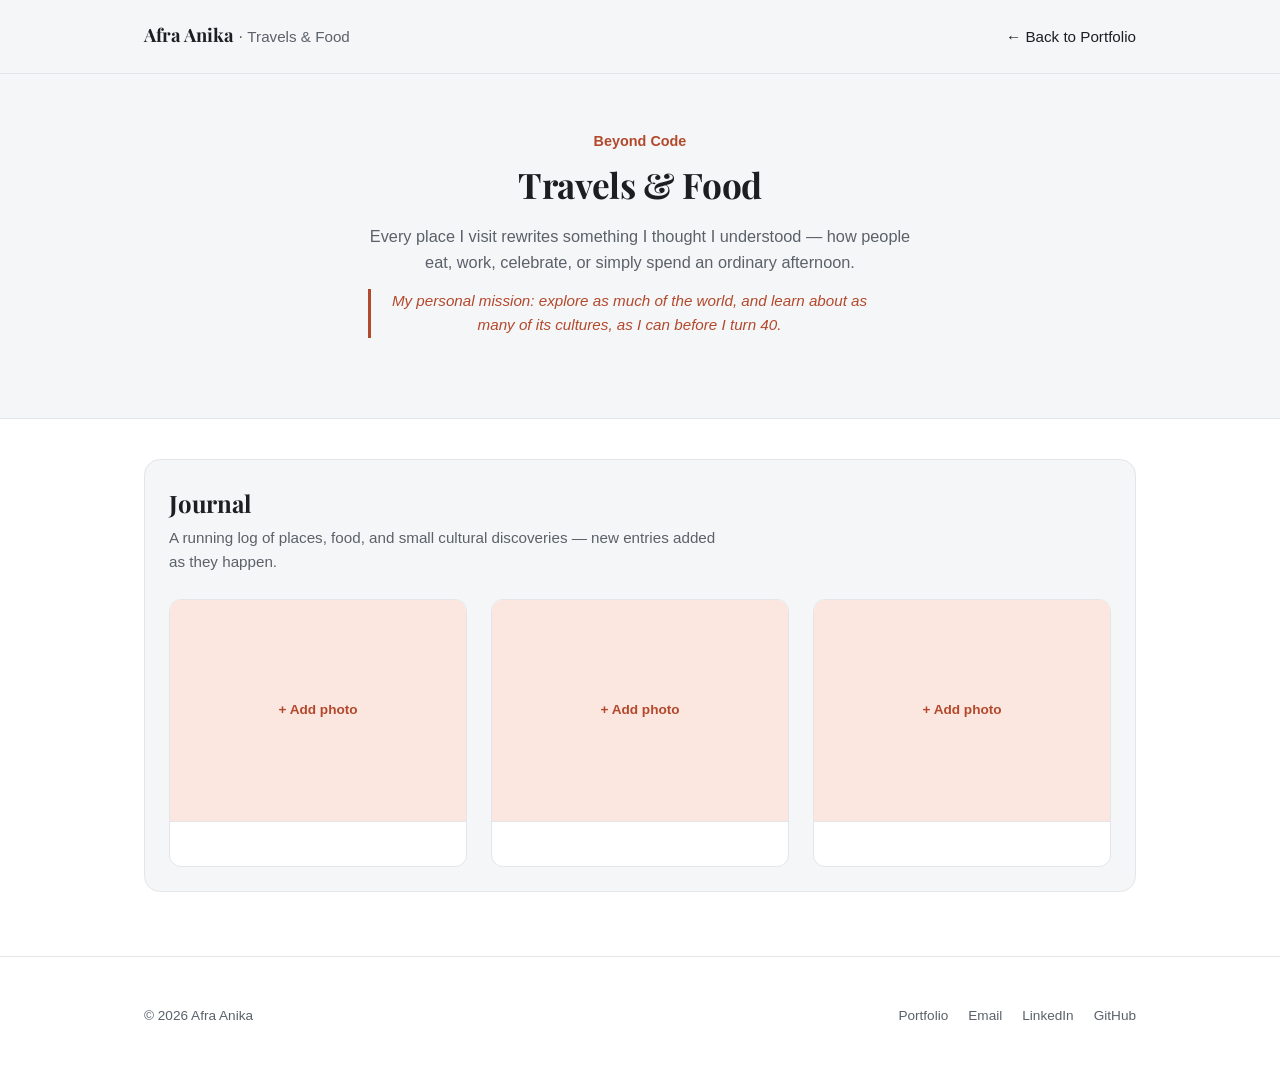
==== travels.html @ 2662792d "Add Travels & Food journal page (template) New travels.html, linked from the Beyond Code section. Ma" ====
<!DOCTYPE html>
<html lang="en">
<head>
  <meta charset="UTF-8" />
  <meta name="viewport" content="width=device-width, initial-scale=1.0" />
  <title>Travels & Food — Afra Anika</title>
  <meta name="description" content="A running journal of Afra Anika's travels, food discoveries, and small cultural finds along the way." />

  <link rel="icon" type="image/svg+xml" href="assets/favicon.svg" />

  <meta property="og:type" content="website" />
  <meta property="og:url" content="https://afraanika.github.io/travels.html" />
  <meta property="og:title" content="Travels & Food — Afra Anika" />
  <meta property="og:description" content="A running journal of travels, food discoveries, and small cultural finds along the way." />

  <link rel="preconnect" href="https://fonts.googleapis.com" />
  <link rel="preconnect" href="https://fonts.gstatic.com" crossorigin />
  <link href="https://fonts.googleapis.com/css2?family=Playfair+Display:wght@600;700&display=swap" rel="stylesheet" />
  <link rel="stylesheet" href="css/style.css" />
</head>
<body>
  <a class="skip-link" href="#main-content">Skip to content</a>

  <header class="topbar">
    <div class="container topbar-inner">
      <div class="topbar-text">
        <span class="topbar-name">Afra Anika</span>
        <span class="topbar-sep">·</span>
        <span class="tagline">Travels &amp; Food</span>
      </div>
      <nav class="nav">
        <a href="index.html">← Back to Portfolio</a>
      </nav>
    </div>
  </header>

  <section class="intro-hero">
    <div class="container intro-hero-inner travel-hero-inner">
      <div class="intro-hero-text">
        <span class="intro-hero-eyebrow">Beyond Code</span>
        <h1>Travels &amp; Food</h1>
        <p class="intro-hero-tagline">Every place I visit rewrites something I thought I understood — how people eat, work, celebrate, or simply spend an ordinary afternoon.</p>
        <p class="goal-callout">My personal mission: explore as much of the world, and learn about as many of its cultures, as I can before I turn 40.</p>
      </div>
    </div>
  </section>

  <main id="main-content" class="container bento">
    <section class="tile travel-gallery-tile">
      <h2>Journal</h2>
      <p class="section-intro">A running log of places, food, and small cultural discoveries — new entries added as they happen.</p>

      <!--
        To add a new entry: duplicate one <article class="travel-entry"> block below.
        Replace the placeholder <div class="travel-photo-placeholder"> with:
          <img class="travel-photo" src="assets/photos/travel/your-photo.jpg" alt="Description of the photo" loading="lazy" />
        Fill in the date, location/title, and description.
      -->
      <div class="travel-grid">
        <article class="travel-entry">
          <div class="travel-photo-placeholder" aria-hidden="true">
            <span>+ Add photo</span>
          </div>
          <div class="travel-entry-body">
            <span class="travel-entry-date"><!-- Month YYYY --></span>
            <h3><!-- Location or trip name --></h3>
            <p><!-- What you ate, saw, or learned --></p>
          </div>
        </article>

        <article class="travel-entry">
          <div class="travel-photo-placeholder" aria-hidden="true">
            <span>+ Add photo</span>
          </div>
          <div class="travel-entry-body">
            <span class="travel-entry-date"><!-- Month YYYY --></span>
            <h3><!-- Location or trip name --></h3>
            <p><!-- What you ate, saw, or learned --></p>
          </div>
        </article>

        <article class="travel-entry">
          <div class="travel-photo-placeholder" aria-hidden="true">
            <span>+ Add photo</span>
          </div>
          <div class="travel-entry-body">
            <span class="travel-entry-date"><!-- Month YYYY --></span>
            <h3><!-- Location or trip name --></h3>
            <p><!-- What you ate, saw, or learned --></p>
          </div>
        </article>
      </div>
    </section>
  </main>

  <footer class="footer">
    <div class="container footer-inner">
      <p>&copy; <span id="year"></span> Afra Anika</p>
      <ul class="footer-links">
        <li><a href="index.html">Portfolio</a></li>
        <li><a href="mailto:afraanikaa@gmail.com">Email</a></li>
        <li><a href="https://www.linkedin.com/in/afra-anika" target="_blank" rel="noopener">LinkedIn</a></li>
        <li><a href="https://github.com/afraanika" target="_blank" rel="noopener">GitHub</a></li>
      </ul>
    </div>
  </footer>

  <button id="back-to-top" aria-label="Back to top" title="Back to top">↑</button>

  <div id="lightbox" class="lightbox" hidden>
    <button class="lightbox-close" aria-label="Close">✕</button>
    <img class="lightbox-img" src="" alt="" />
  </div>

  <script src="js/script.js"></script>
</body>
</html>
---- css/style.css ----
:root {
  --bg: #ffffff;
  --bg-alt: #f5f6f8;
  --text: #1c1e21;
  --text-muted: #5b616a;
  --accent: #b3492c;
  --accent-soft: #fbe7e0;
  --border: #e3e5e8;
  --radius: 16px;
  --max-width: 1040px;
  --font-sans: -apple-system, BlinkMacSystemFont, "Segoe UI", Roboto, Helvetica, Arial, sans-serif;
  --font-serif: "Playfair Display", Georgia, "Times New Roman", serif;
}

@media (prefers-color-scheme: dark) {
  :root {
    --bg: #16110e;
    --bg-alt: #1f1815;
    --text: #f2ece7;
    --text-muted: #a89a91;
    --accent: #ff8a65;
    --accent-soft: #3a2b23;
    --border: #332822;
  }
}

* {
  box-sizing: border-box;
}

[id] {
  scroll-margin-top: 90px;
}

body {
  margin: 0;
  font-family: var(--font-sans);
  background: var(--bg);
  color: var(--text);
  line-height: 1.6;
}

.container {
  max-width: var(--max-width);
  margin: 0 auto;
  padding: 0 1.5rem;
}

a {
  color: var(--accent);
  text-decoration: none;
}

a:hover {
  text-decoration: underline;
}

h1,
h2,
h3 {
  margin: 0 0 0.75rem;
  font-family: var(--font-serif);
  font-weight: 700;
  letter-spacing: -0.01em;
}

/* Header */

.topbar {
  background: var(--bg-alt);
  border-bottom: 1px solid var(--border);
  padding: 1.25rem 0;
  position: sticky;
  top: 0;
  z-index: 10;
  transition: box-shadow 0.25s ease, padding 0.25s ease;
}

.topbar.scrolled {
  box-shadow: 0 4px 16px rgba(0, 0, 0, 0.08);
}

.topbar-inner {
  display: flex;
  flex-wrap: wrap;
  align-items: baseline;
  gap: 0.6rem;
}

.topbar-name {
  font-family: var(--font-serif);
  font-weight: 700;
  font-size: 1.15rem;
}

.topbar-sep {
  color: var(--text-muted);
}

.tagline {
  color: var(--text-muted);
  font-size: 0.95rem;
}

/* Intro hero */

.intro-hero {
  background: var(--bg-alt);
  border-bottom: 1px solid var(--border);
}

.intro-hero-inner {
  display: flex;
  align-items: center;
  gap: 2.5rem;
  padding: 3.5rem 1.5rem;
}

.intro-hero-photo {
  width: 200px;
  height: 200px;
  border-radius: 50%;
  object-fit: cover;
  flex-shrink: 0;
  box-shadow: 0 12px 32px rgba(0, 0, 0, 0.12);
}

.intro-hero-eyebrow {
  display: block;
  color: var(--accent);
  font-size: 0.9rem;
  font-weight: 700;
  margin-bottom: 0.25rem;
}

.intro-hero-text h1 {
  margin: 0 0 0.6rem;
  font-size: 2.2rem;
}

.intro-hero-identity {
  margin: 0 0 0.85rem;
  color: var(--text);
  font-weight: 600;
  font-size: 1.08rem;
}

.intro-hero-tagline {
  margin: 0 0 0.85rem;
  color: var(--text-muted);
  font-size: 1.02rem;
  max-width: 46ch;
}

.goal-callout {
  margin: 0.5rem 0 1.5rem;
  padding-left: 0.85rem;
  border-left: 3px solid var(--accent);
  color: var(--accent);
  font-style: italic;
  font-size: 0.95rem;
  max-width: 46ch;
}

.intro-hero-actions {
  display: flex;
  gap: 0.75rem;
  flex-wrap: wrap;
}

.btn {
  display: inline-block;
  padding: 0.65rem 1.4rem;
  border-radius: 999px;
  font-size: 0.92rem;
  font-weight: 600;
  text-decoration: none;
  transition: filter 0.2s ease, transform 0.2s ease;
}

.btn:hover {
  text-decoration: none;
  transform: translateY(-2px);
}

.btn-primary {
  background: var(--accent);
  color: #fff;
}

.btn-primary:hover {
  filter: brightness(1.08);
}

.btn-secondary {
  background: var(--accent-soft);
  color: var(--accent);
}

.btn-secondary:hover {
  filter: brightness(1.05);
}

/* Shared section utilities */

.section-intro {
  margin: -0.5rem 0 1.5rem;
  color: var(--text-muted);
  font-size: 0.95rem;
  max-width: 65ch;
}

/* About */

.about-layout {
  display: flex;
  gap: 2rem;
  margin-bottom: 1.75rem;
}

.about-photo-col {
  flex: 0 0 140px;
  text-align: center;
}

.about-text-col {
  flex: 1;
  min-width: 0;
}

.about-text-col p {
  margin: 0 0 0.85rem;
  color: var(--text-muted);
  font-size: 0.95rem;
}

.about-text-col p:last-child {
  margin-bottom: 0;
}

.stats-row {
  display: grid;
  grid-template-columns: repeat(4, 1fr);
  gap: 1rem;
  padding-top: 1.5rem;
  border-top: 1px solid var(--border);
  text-align: center;
}

.stats-row .stat-label {
  line-height: 1.35;
}

@media (max-width: 780px) {
  .about-layout {
    flex-direction: column;
    align-items: center;
    text-align: center;
  }

  .stats-row {
    grid-template-columns: repeat(2, 1fr);
  }
}

@media (max-width: 480px) {
  .stats-row {
    grid-template-columns: 1fr;
  }
}

/* Featured project case study */

.case-study {
  margin-bottom: 2rem;
  padding-bottom: 2rem;
  border-bottom: 1px solid var(--border);
}

.case-study:last-of-type {
  margin-bottom: 0;
  padding-bottom: 0;
  border-bottom: none;
}

.case-study-summary-toggle {
  cursor: pointer;
  list-style: none;
  position: relative;
  padding-right: 2.5rem;
  max-width: 65ch;
}

.case-study-summary-toggle::-webkit-details-marker {
  display: none;
}

.case-study-summary-toggle h3 {
  margin: 0 0 0.5rem;
  transition: color 0.2s ease;
}

.case-study-summary-toggle:hover h3 {
  color: var(--accent);
}

.case-study-summary {
  margin: 0;
  color: var(--text-muted);
  font-size: 1rem;
}

.case-study-toggle-icon {
  position: absolute;
  top: 0.1rem;
  right: 0;
  width: 28px;
  height: 28px;
  border-radius: 50%;
  background: var(--accent-soft);
  flex-shrink: 0;
  transition: transform 0.2s ease;
}

.case-study-toggle-icon::before {
  content: "+";
  position: absolute;
  inset: 0;
  display: flex;
  align-items: center;
  justify-content: center;
  color: var(--accent);
  font-size: 1.1rem;
  font-weight: 700;
}

.case-study[open] .case-study-toggle-icon {
  transform: rotate(45deg);
}

.case-study-body {
  display: grid;
  grid-template-columns: 1fr 1.2fr;
  gap: 2rem;
  align-items: start;
  margin-top: 1.75rem;
}

.case-study-body .diagram-link.case-study-diagram {
  position: sticky;
  top: 90px;
  margin-bottom: 0;
}

.case-block {
  margin-bottom: 1.5rem;
}

.case-block:last-of-type {
  margin-bottom: 1rem;
}

.case-block h4 {
  font-size: 0.95rem;
  margin: 0 0 0.4rem;
}

.case-block p {
  margin: 0;
  color: var(--text-muted);
  font-size: 0.92rem;
}

.pipeline-flow {
  font-family: var(--font-sans);
  font-weight: 600;
  color: var(--accent);
  background: var(--accent-soft);
  border-radius: 8px;
  padding: 0.75rem 1rem;
  margin: 0 0 0.75rem !important;
  font-size: 0.85rem;
}

@media (max-width: 780px) {
  .case-study-body {
    grid-template-columns: 1fr;
  }

  .case-study-body .diagram-link.case-study-diagram {
    position: static;
  }
}

.progression-tag {
  display: inline-block;
  color: var(--accent);
  font-size: 0.72rem;
  font-weight: 700;
  text-transform: uppercase;
  letter-spacing: 0.05em;
  margin-bottom: 0.5rem;
}

/* Skills, grouped */

.skill-groups {
  display: grid;
  grid-template-columns: repeat(3, 1fr);
  gap: 1.5rem;
}

.skill-group h4 {
  font-family: var(--font-sans);
  font-weight: 600;
  font-size: 0.85rem;
  text-transform: uppercase;
  letter-spacing: 0.04em;
  color: var(--text-muted);
  margin: 0 0 0.6rem;
}

@media (max-width: 780px) {
  .skill-groups {
    grid-template-columns: 1fr;
  }
}

/* Currently exploring */

.exploring-list {
  display: grid;
  grid-template-columns: repeat(3, 1fr);
  gap: 1.5rem 2rem;
}

.exploring-item h4 {
  font-family: var(--font-sans);
  font-size: 0.95rem;
  color: var(--accent);
  margin: 0 0 0.3rem;
}

.exploring-item p {
  margin: 0;
  color: var(--text-muted);
  font-size: 0.88rem;
}

@media (max-width: 780px) {
  .exploring-list {
    grid-template-columns: repeat(2, 1fr);
  }
}

@media (max-width: 480px) {
  .exploring-list {
    grid-template-columns: 1fr;
  }
}

/* Beyond code */

.beyond-tags {
  margin-bottom: 1rem;
}

.tile-beyond p {
  margin: 0 0 0.75rem;
  color: var(--text-muted);
  max-width: 65ch;
}

.tile-beyond .goal-callout {
  max-width: 65ch;
}

.tile-beyond .btn {
  margin-top: 0.5rem;
}

@media (max-width: 600px) {
  .intro-hero-inner {
    flex-direction: column;
    text-align: center;
    padding: 2.5rem 1.5rem;
  }

  .intro-hero-tagline {
    max-width: none;
  }

  .intro-hero-actions {
    justify-content: center;
  }
}

.nav {
  display: flex;
  gap: 1.25rem;
  margin-left: auto;
  flex-wrap: wrap;
}

.nav a {
  color: var(--text);
  font-size: 0.95rem;
  text-decoration: none;
  padding-bottom: 2px;
  border-bottom: 2px solid transparent;
  transition: color 0.2s ease, border-color 0.2s ease;
}

.nav a:hover {
  text-decoration: none;
  color: var(--accent);
}

/* Bento grid */

.bento {
  display: grid;
  grid-template-columns: repeat(4, 1fr);
  gap: 1.1rem;
  padding: 2.5rem 1.5rem 4rem;
}

.tile {
  background: var(--bg-alt);
  border: 1px solid var(--border);
  border-radius: var(--radius);
  padding: 1.5rem;
  grid-column: span 2;
  opacity: 0;
  transform: translateY(18px);
  transition: opacity 0.5s ease, transform 0.5s ease, box-shadow 0.2s ease, border-color 0.2s ease;
}

.tile.in-view {
  opacity: 1;
  transform: none;
}

@media (prefers-reduced-motion: reduce) {
  .tile {
    opacity: 1;
    transform: none;
    transition: none;
  }
}

.tile:hover {
  border-color: var(--accent);
  box-shadow: 0 12px 28px rgba(0, 0, 0, 0.08);
}

.span-2 {
  grid-column: span 2;
}

.tile-profile {
  grid-column: 1 / -1;
}

.avatar-photo {
  width: 96px;
  height: 96px;
  border-radius: 50%;
  object-fit: cover;
  background: var(--accent-soft);
  flex-shrink: 0;
  margin-bottom: 0.4rem;
}

.tile-avatar-role {
  margin: 0;
  font-weight: 600;
  font-size: 0.9rem;
}

.tile-avatar-loc {
  margin: 0;
  color: var(--text-muted);
  font-size: 0.85rem;
}

.stat {
  display: flex;
  flex-direction: column;
}

.stat-number {
  font-size: 1.6rem;
  font-weight: 700;
  color: var(--accent);
}

.stat-label {
  font-size: 0.78rem;
  color: var(--text-muted);
}

.chips {
  list-style: none;
  margin: 0;
  padding: 0;
  display: flex;
  flex-wrap: wrap;
  gap: 0.5rem;
}

.chips li {
  background: var(--accent-soft);
  color: var(--accent);
  border-radius: 999px;
  padding: 0.35rem 0.8rem;
  font-size: 0.85rem;
  font-weight: 500;
}

.chips-links li {
  padding: 0;
  background: none;
}

.chips-links a {
  display: inline-flex;
  align-items: center;
  gap: 0.5rem;
  background: var(--accent-soft);
  border-radius: 999px;
  padding: 0.4rem 0.9rem;
  font-size: 0.88rem;
  font-weight: 500;
}

.chip-icon {
  width: 16px;
  height: 16px;
  flex-shrink: 0;
}

.chips-links a:hover {
  text-decoration: none;
  filter: brightness(1.05);
}

.compact-list {
  list-style: none;
  margin: 0;
  padding: 0;
  display: flex;
  flex-direction: column;
  gap: 0.7rem;
}

.compact-list li {
  display: grid;
  grid-template-columns: 90px 1fr;
  gap: 0.75rem;
  font-size: 0.92rem;
}

.compact-list-wide-date li {
  grid-template-columns: 150px 1fr;
}

.cl-date {
  color: var(--text-muted);
  font-size: 0.85rem;
}

.cl-desc {
  margin: 0.3rem 0 0;
  color: var(--text-muted);
  font-size: 0.85rem;
}

.tile-projects {
  grid-column: 1 / -1;
}

.diagram-link {
  display: block;
  margin-bottom: 0.85rem;
  border-radius: 10px;
  overflow: hidden;
  border: 1px solid var(--border);
}

.project-diagram {
  display: block;
  width: 100%;
  height: auto;
  background: #fff;
  transition: transform 0.3s ease;
}

.diagram-link:hover .project-diagram {
  transform: scale(1.03);
}

.tile-education {
  grid-column: 1 / -1;
}

.tile-contact {
  grid-column: 1 / -1;
}

.tile-publications {
  grid-column: 1 / -1;
}

.tile-exploring {
  grid-column: 1 / -1;
}

.tile-beyond {
  grid-column: 1 / -1;
}

/* Travels page */

.travel-hero-inner {
  flex-direction: column;
  text-align: center;
  align-items: center;
}

.travel-hero-inner .intro-hero-tagline,
.travel-hero-inner .goal-callout {
  max-width: 60ch;
}

.travel-gallery-tile {
  grid-column: 1 / -1;
}

.travel-grid {
  display: grid;
  grid-template-columns: repeat(3, 1fr);
  gap: 1.5rem;
}

.travel-entry {
  border: 1px solid var(--border);
  border-radius: 12px;
  overflow: hidden;
  background: var(--bg);
}

.travel-photo-placeholder {
  aspect-ratio: 4 / 3;
  display: flex;
  align-items: center;
  justify-content: center;
  background: var(--accent-soft);
  color: var(--accent);
  font-size: 0.85rem;
  font-weight: 600;
  border-bottom: 1px solid var(--border);
}

.travel-photo {
  display: block;
  width: 100%;
  aspect-ratio: 4 / 3;
  object-fit: cover;
  border-bottom: 1px solid var(--border);
}

.travel-entry-body {
  padding: 1rem 1.25rem 1.25rem;
}

.travel-entry-date {
  color: var(--text-muted);
  font-size: 0.78rem;
}

.travel-entry-body h3 {
  font-size: 1.05rem;
  margin: 0.3rem 0 0.5rem;
}

.travel-entry-body p {
  margin: 0;
  color: var(--text-muted);
  font-size: 0.9rem;
}

@media (max-width: 780px) {
  .travel-grid {
    grid-template-columns: repeat(2, 1fr);
  }
}

@media (max-width: 480px) {
  .travel-grid {
    grid-template-columns: 1fr;
  }
}

.pub-grid {
  display: grid;
  grid-template-columns: repeat(auto-fit, minmax(260px, 1fr));
  gap: 1.25rem;
  margin-bottom: 1rem;
}

.pub-card h3 {
  font-size: 0.98rem;
  margin: 0.85rem 0 0.4rem;
}

.pub-video {
  position: relative;
  display: block;
  width: 100%;
  aspect-ratio: 16 / 9;
  border-radius: 10px;
  overflow: hidden;
  background: #000;
  border: 0;
  padding: 0;
  cursor: pointer;
}

.pub-video iframe {
  position: absolute;
  inset: 0;
  width: 100%;
  height: 100%;
  border: 0;
}

.pub-thumb {
  position: absolute;
  inset: 0;
  width: 100%;
  height: 100%;
  object-fit: cover;
  transition: transform 0.3s ease, filter 0.3s ease;
}

.pub-video:hover .pub-thumb {
  transform: scale(1.05);
  filter: brightness(0.85);
}

.play-badge {
  position: absolute;
  top: 50%;
  left: 50%;
  transform: translate(-50%, -50%);
  width: 52px;
  height: 52px;
  border-radius: 50%;
  background: rgba(0, 0, 0, 0.55);
  color: #fff;
  display: flex;
  align-items: center;
  justify-content: center;
  font-size: 1.1rem;
  padding-left: 4px;
  transition: transform 0.2s ease, background 0.2s ease;
}

.pub-video:hover .play-badge {
  transform: translate(-50%, -50%) scale(1.1);
  background: var(--accent);
}

.pub-meta {
  margin: 0;
  color: var(--text-muted);
  font-size: 0.85rem;
}

.pub-tags {
  margin-top: 0.6rem;
}

.pub-tags li {
  font-size: 0.76rem;
  padding: 0.25rem 0.65rem;
}

.pub-scholar-link {
  display: inline-block;
  font-size: 0.9rem;
  font-weight: 500;
}

.footer {
  padding: 1.5rem 0 2.5rem;
  color: var(--text-muted);
  font-size: 0.85rem;
  border-top: 1px solid var(--border);
}

.footer-inner {
  display: flex;
  flex-wrap: wrap;
  justify-content: space-between;
  align-items: center;
  gap: 0.75rem;
  padding-top: 1.5rem;
}

.footer p {
  margin: 0;
}

.footer-links {
  list-style: none;
  margin: 0;
  padding: 0;
  display: flex;
  gap: 1.25rem;
  flex-wrap: wrap;
}

.footer-links a {
  color: var(--text-muted);
  font-size: 0.85rem;
}

.footer-links a:hover {
  color: var(--accent);
}

.skip-link {
  position: absolute;
  top: -100px;
  left: 1rem;
  background: var(--accent);
  color: #fff;
  padding: 0.6rem 1.1rem;
  border-radius: 8px;
  font-size: 0.9rem;
  font-weight: 600;
  z-index: 100;
  transition: top 0.2s ease;
}

.skip-link:focus {
  top: 1rem;
  text-decoration: none;
}

#back-to-top {
  position: fixed;
  bottom: 1.5rem;
  right: 1.5rem;
  width: 44px;
  height: 44px;
  border-radius: 50%;
  border: none;
  background: var(--accent);
  color: #fff;
  font-size: 1.2rem;
  line-height: 1;
  cursor: pointer;
  opacity: 0;
  visibility: hidden;
  transform: translateY(10px);
  transition: opacity 0.25s ease, transform 0.25s ease, visibility 0.25s;
  box-shadow: 0 6px 16px rgba(0, 0, 0, 0.2);
}

#back-to-top.visible {
  opacity: 1;
  visibility: visible;
  transform: none;
}

#back-to-top:hover {
  filter: brightness(1.1);
}

.lightbox {
  position: fixed;
  inset: 0;
  z-index: 200;
  display: flex;
  align-items: center;
  justify-content: center;
  background: rgba(0, 0, 0, 0.85);
  padding: 2rem;
  cursor: zoom-out;
}

.lightbox[hidden] {
  display: none;
}

.lightbox-img {
  max-width: 100%;
  max-height: 100%;
  border-radius: 8px;
  box-shadow: 0 20px 60px rgba(0, 0, 0, 0.5);
  cursor: default;
}

.lightbox-close {
  position: absolute;
  top: 1.25rem;
  right: 1.5rem;
  width: 40px;
  height: 40px;
  border-radius: 50%;
  border: none;
  background: rgba(255, 255, 255, 0.15);
  color: #fff;
  font-size: 1.1rem;
  cursor: pointer;
}

.lightbox-close:hover {
  background: rgba(255, 255, 255, 0.3);
}

@media (max-width: 780px) {
  .bento {
    grid-template-columns: repeat(2, 1fr);
  }

  .tile,
  .span-2 {
    grid-column: span 2;
  }
}

@media (max-width: 480px) {
  .bento {
    grid-template-columns: 1fr;
  }

  .tile,
  .span-2 {
    grid-column: span 1;
  }

  .compact-list li {
    grid-template-columns: 1fr;
    gap: 0.15rem;
  }
}
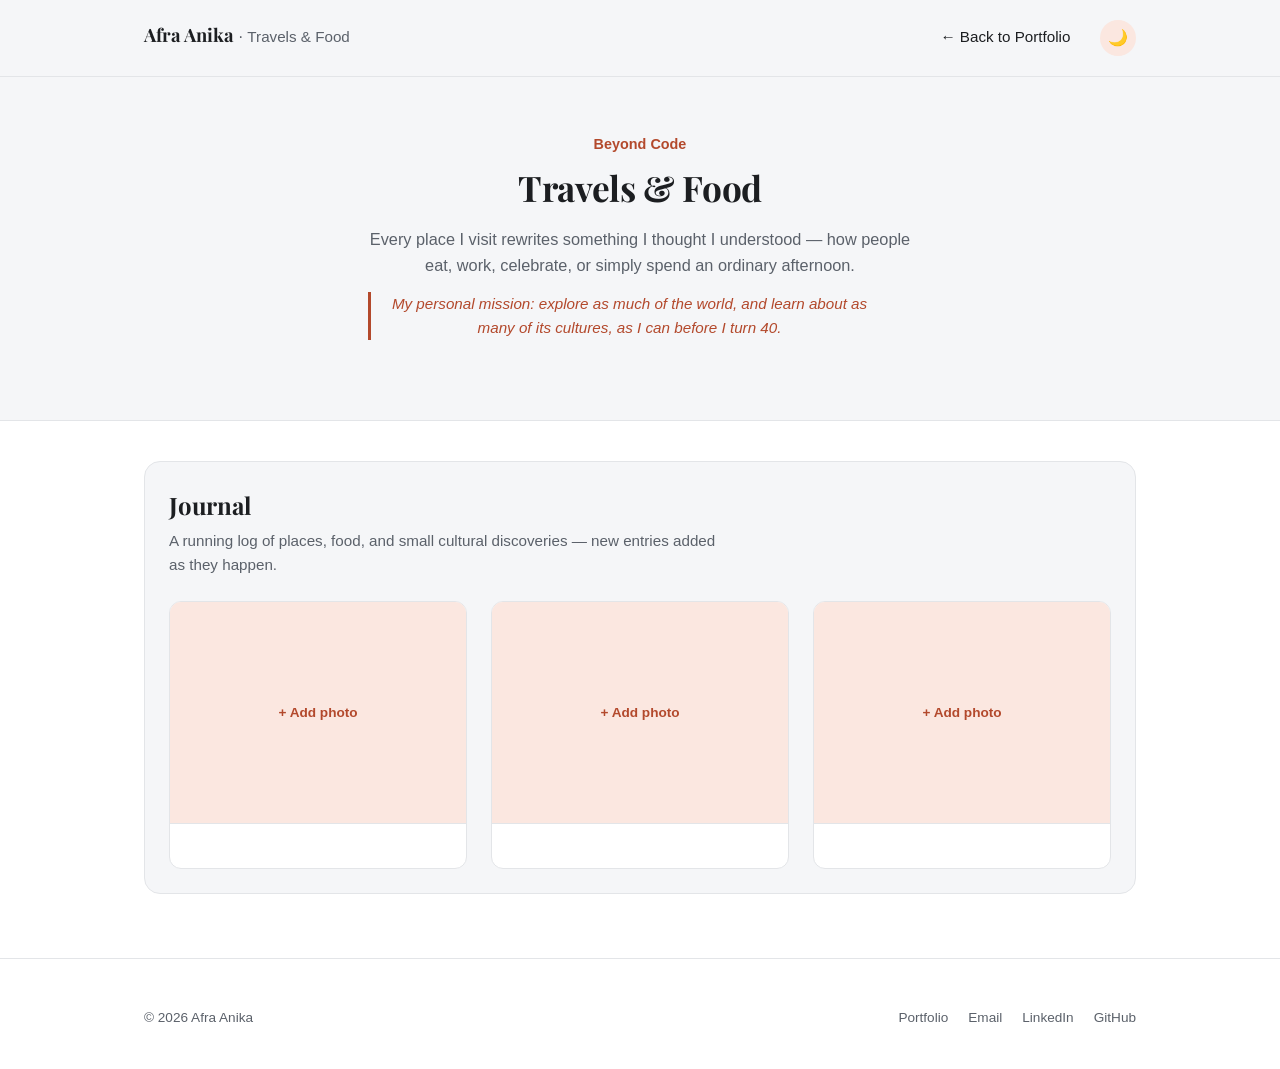
==== commit fc1bf7a2: "Add manual light/dark mode toggle - Toggle button (sun/moon) in the topbar on both pages, switches t" ====
--- a/travels.html
+++ b/travels.html
@@ -3,6 +3,13 @@
 <head>
   <meta charset="UTF-8" />
   <meta name="viewport" content="width=device-width, initial-scale=1.0" />
+  <script>
+    (function () {
+      var stored = localStorage.getItem("theme");
+      var theme = stored || (window.matchMedia("(prefers-color-scheme: dark)").matches ? "dark" : "light");
+      document.documentElement.setAttribute("data-theme", theme);
+    })();
+  </script>
   <title>Travels & Food — Afra Anika</title>
   <meta name="description" content="A running journal of Afra Anika's travels, food discoveries, and small cultural finds along the way." />
 
@@ -31,6 +38,7 @@
       <nav class="nav">
         <a href="index.html">← Back to Portfolio</a>
       </nav>
+      <button id="theme-toggle" class="theme-toggle" aria-label="Switch to dark mode" title="Toggle theme">🌙</button>
     </div>
   </header>
 
--- a/css/style.css
+++ b/css/style.css
@@ -24,6 +24,27 @@
   }
 }
 
+/* Manual theme toggle overrides -- take precedence over system preference above */
+:root[data-theme="light"] {
+  --bg: #ffffff;
+  --bg-alt: #f5f6f8;
+  --text: #1c1e21;
+  --text-muted: #5b616a;
+  --accent: #b3492c;
+  --accent-soft: #fbe7e0;
+  --border: #e3e5e8;
+}
+
+:root[data-theme="dark"] {
+  --bg: #16110e;
+  --bg-alt: #1f1815;
+  --text: #f2ece7;
+  --text-muted: #a89a91;
+  --accent: #ff8a65;
+  --accent-soft: #3a2b23;
+  --border: #332822;
+}
+
 * {
   box-sizing: border-box;
 }
@@ -62,6 +83,17 @@
   font-family: var(--font-serif);
   font-weight: 700;
   letter-spacing: -0.01em;
+}
+
+#about > h2,
+#projects > h2,
+#publications > h2,
+#experience > h2,
+.tile-skills > h2,
+.tile-exploring > h2,
+#beyond-code > h2,
+.tile-education > h2 {
+  text-align: center;
 }
 
 /* Header */
@@ -271,16 +303,36 @@
 
 /* Featured project case study */
 
+.case-study-grid {
+  display: grid;
+  grid-template-columns: repeat(3, 1fr);
+  grid-auto-flow: dense;
+  gap: 1.25rem;
+  align-items: start;
+}
+
+/* When a card is open, reshape to 2 columns so the two remaining
+   collapsed cards fill a row evenly instead of leaving a leftover
+   empty column (grid tracks don't redistribute space like flex does). */
+.case-study-grid:has(.case-study[open]) {
+  grid-template-columns: repeat(2, 1fr);
+}
+
+@media (max-width: 780px) {
+  .case-study-grid,
+  .case-study-grid:has(.case-study[open]) {
+    grid-template-columns: 1fr;
+  }
+}
+
 .case-study {
-  margin-bottom: 2rem;
-  padding-bottom: 2rem;
-  border-bottom: 1px solid var(--border);
-}
-
-.case-study:last-of-type {
-  margin-bottom: 0;
-  padding-bottom: 0;
-  border-bottom: none;
+  border: 1px solid var(--border);
+  border-radius: 12px;
+  padding: 1.25rem;
+}
+
+.case-study[open] {
+  grid-column: 1 / -1;
 }
 
 .case-study-summary-toggle {
@@ -406,8 +458,8 @@
 
 .skill-groups {
   display: grid;
-  grid-template-columns: repeat(3, 1fr);
-  gap: 1.5rem;
+  grid-template-columns: 1fr;
+  gap: 1.25rem;
 }
 
 .skill-group h4 {
@@ -417,13 +469,13 @@
   text-transform: uppercase;
   letter-spacing: 0.04em;
   color: var(--text-muted);
-  margin: 0 0 0.6rem;
-}
-
-@media (max-width: 780px) {
-  .skill-groups {
-    grid-template-columns: 1fr;
-  }
+  margin: 0 0 0.3rem;
+}
+
+.skill-group-desc {
+  margin: 0 0 0.75rem;
+  color: var(--text-muted);
+  font-size: 0.85rem;
 }
 
 /* Currently exploring */
@@ -514,6 +566,27 @@
 .nav a:hover {
   text-decoration: none;
   color: var(--accent);
+}
+
+.theme-toggle {
+  border: none;
+  background: var(--accent-soft);
+  color: var(--accent);
+  width: 36px;
+  height: 36px;
+  border-radius: 50%;
+  font-size: 1rem;
+  line-height: 1;
+  cursor: pointer;
+  flex-shrink: 0;
+  align-self: center;
+  margin-left: 1.25rem;
+  transition: transform 0.2s ease, filter 0.2s ease;
+}
+
+.theme-toggle:hover {
+  transform: scale(1.08);
+  filter: brightness(1.05);
 }
 
 /* Bento grid */
@@ -567,6 +640,7 @@
   height: 96px;
   border-radius: 50%;
   object-fit: cover;
+  object-position: center 10%;
   background: var(--accent-soft);
   flex-shrink: 0;
   margin-bottom: 0.4rem;
@@ -702,6 +776,59 @@
 
 .tile-education {
   grid-column: 1 / -1;
+}
+
+.education-grid {
+  display: grid;
+  grid-template-columns: repeat(3, 1fr);
+  gap: 1.25rem;
+}
+
+.education-card {
+  border: 1px solid var(--border);
+  border-radius: 12px;
+  padding: 1.25rem;
+  background: var(--bg);
+}
+
+.education-card .cl-date {
+  display: block;
+  margin-bottom: 0.4rem;
+}
+
+.education-card h3 {
+  font-size: 1.05rem;
+  margin: 0 0 0.25rem;
+}
+
+.education-institution {
+  margin: 0 0 1rem;
+  color: var(--text-muted);
+  font-size: 0.88rem;
+}
+
+.education-result {
+  display: flex;
+  flex-direction: column;
+  padding-top: 0.75rem;
+  border-top: 1px solid var(--border);
+}
+
+.education-result .stat-number {
+  font-size: 1.4rem;
+}
+
+.education-result-scale {
+  font-size: 0.85rem;
+  font-weight: 400;
+  color: var(--text-muted);
+  margin-left: 0.1rem;
+}
+
+@media (max-width: 780px) {
+  .education-grid {
+    grid-template-columns: 1fr;
+  }
 }
 
 .tile-contact {
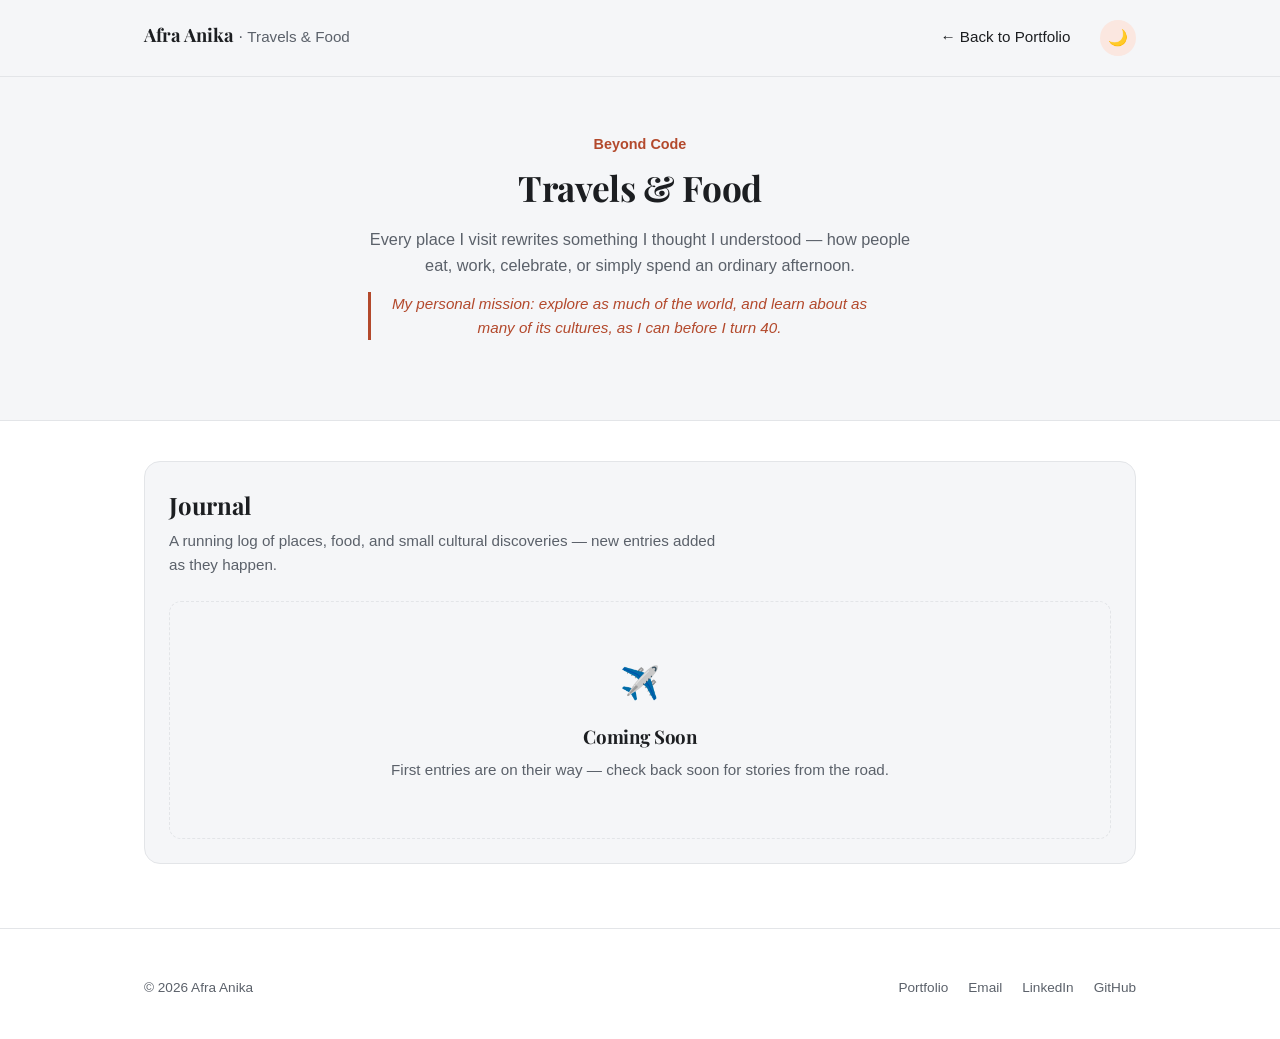
==== commit 3d779a32: "Replace empty placeholder cards on travels page with a Coming Soon block" ====
--- a/travels.html
+++ b/travels.html
@@ -59,44 +59,16 @@
       <p class="section-intro">A running log of places, food, and small cultural discoveries — new entries added as they happen.</p>
 
       <!--
-        To add a new entry: duplicate one <article class="travel-entry"> block below.
-        Replace the placeholder <div class="travel-photo-placeholder"> with:
+        To add the first real entry: replace the .coming-soon block below with
+        <div class="travel-grid"> containing one or more <article class="travel-entry">
+        blocks, each with:
           <img class="travel-photo" src="assets/photos/travel/your-photo.jpg" alt="Description of the photo" loading="lazy" />
-        Fill in the date, location/title, and description.
+        plus a date, location/title, and description.
       -->
-      <div class="travel-grid">
-        <article class="travel-entry">
-          <div class="travel-photo-placeholder" aria-hidden="true">
-            <span>+ Add photo</span>
-          </div>
-          <div class="travel-entry-body">
-            <span class="travel-entry-date"><!-- Month YYYY --></span>
-            <h3><!-- Location or trip name --></h3>
-            <p><!-- What you ate, saw, or learned --></p>
-          </div>
-        </article>
-
-        <article class="travel-entry">
-          <div class="travel-photo-placeholder" aria-hidden="true">
-            <span>+ Add photo</span>
-          </div>
-          <div class="travel-entry-body">
-            <span class="travel-entry-date"><!-- Month YYYY --></span>
-            <h3><!-- Location or trip name --></h3>
-            <p><!-- What you ate, saw, or learned --></p>
-          </div>
-        </article>
-
-        <article class="travel-entry">
-          <div class="travel-photo-placeholder" aria-hidden="true">
-            <span>+ Add photo</span>
-          </div>
-          <div class="travel-entry-body">
-            <span class="travel-entry-date"><!-- Month YYYY --></span>
-            <h3><!-- Location or trip name --></h3>
-            <p><!-- What you ate, saw, or learned --></p>
-          </div>
-        </article>
+      <div class="coming-soon">
+        <span class="coming-soon-icon" aria-hidden="true">✈️</span>
+        <h3>Coming Soon</h3>
+        <p>First entries are on their way — check back soon for stories from the road.</p>
       </div>
     </section>
   </main>
--- a/css/style.css
+++ b/css/style.css
@@ -868,6 +868,29 @@
   display: grid;
   grid-template-columns: repeat(3, 1fr);
   gap: 1.5rem;
+}
+
+.coming-soon {
+  text-align: center;
+  padding: 3.5rem 1.5rem;
+  border: 1px dashed var(--border);
+  border-radius: 12px;
+}
+
+.coming-soon-icon {
+  display: block;
+  font-size: 2rem;
+  margin-bottom: 0.75rem;
+}
+
+.coming-soon h3 {
+  margin: 0 0 0.4rem;
+}
+
+.coming-soon p {
+  margin: 0;
+  color: var(--text-muted);
+  font-size: 0.95rem;
 }
 
 .travel-entry {
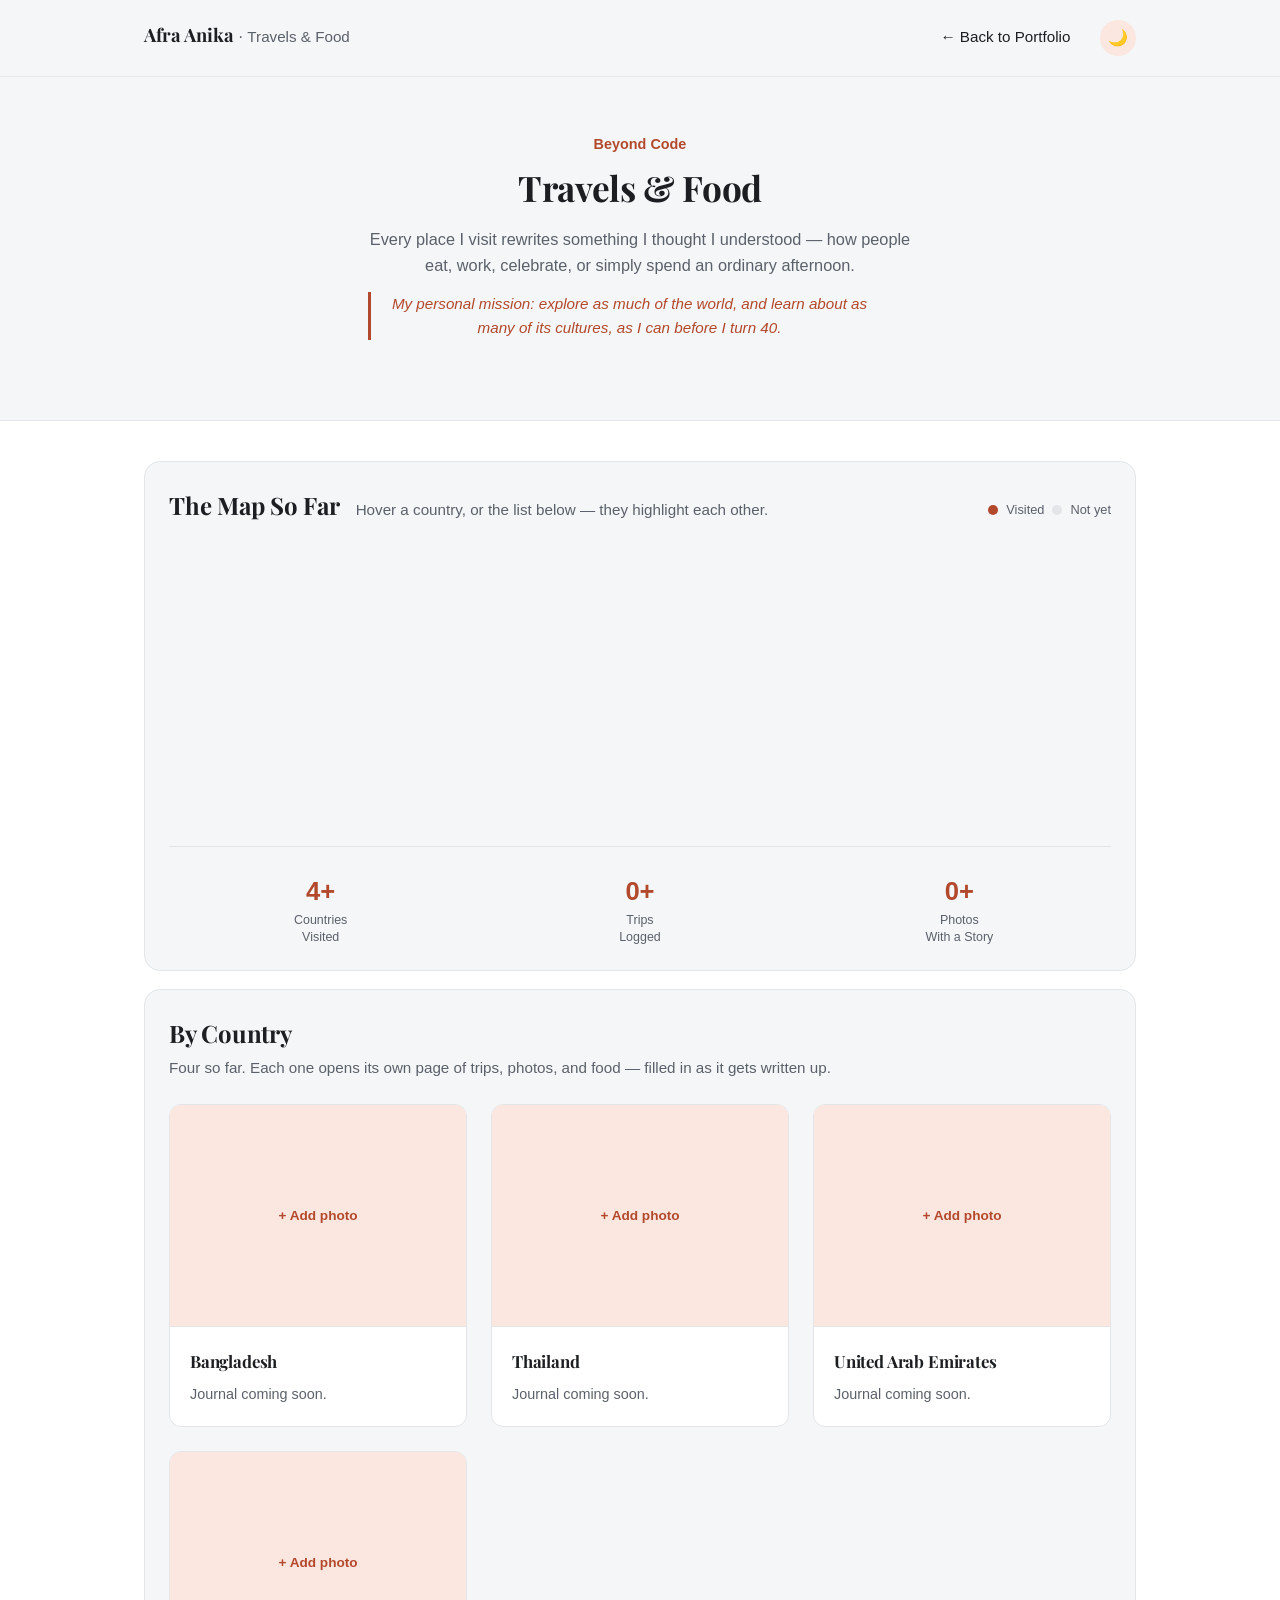
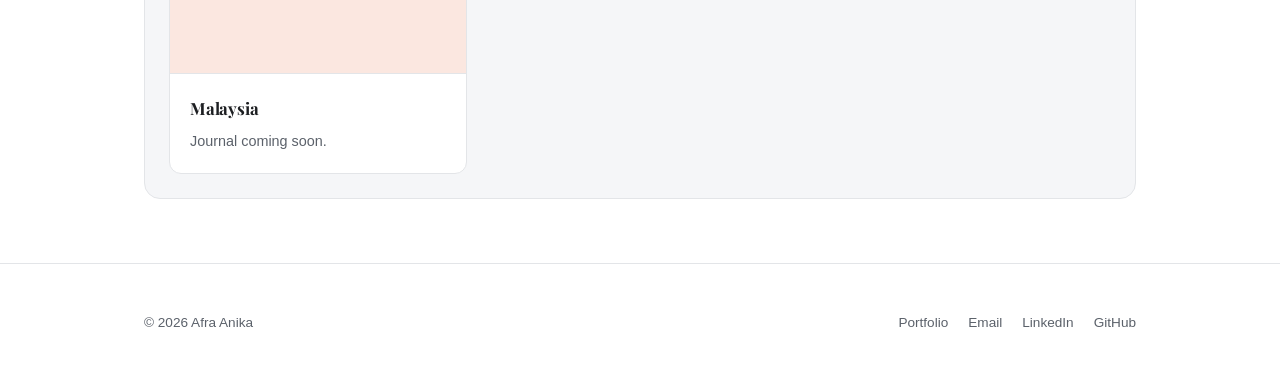
==== commit e05b5108: "Add countries map, country cards, and per-country pages to travels.html Replaces the Coming Soon blo" ====
--- a/travels.html
+++ b/travels.html
@@ -54,21 +54,81 @@
   </section>
 
   <main id="main-content" class="container bento">
+    <section class="tile travel-map-tile">
+      <div style="display: flex; align-items: baseline; gap: 1rem; flex-wrap: wrap">
+        <h2>The Map So Far</h2>
+        <p class="section-intro" style="margin: 0">Hover a country, or the list below — they highlight each other.</p>
+        <span class="map-legend">
+          <i class="map-legend-dot visited" aria-hidden="true"></i> Visited
+          <i class="map-legend-dot" aria-hidden="true"></i> Not yet
+        </span>
+      </div>
+
+      <div class="map-layout">
+        <svg id="travels-map" class="map-svg" viewBox="0 0 760 400" role="img" aria-label="World map highlighting Bangladesh, Thailand, the United Arab Emirates, and Malaysia"></svg>
+        <nav class="map-country-list" id="travels-country-list" aria-label="Countries visited">
+          <!-- Populated by js/travels-map.js. If the script or the map data fails to
+               load, this stays empty -- the card grid below still lists every
+               country either way, so nothing is ever missing, only the map graphic. -->
+        </nav>
+      </div>
+
+      <div class="stats-row stats-row-3">
+        <div class="stat">
+          <span class="stat-number" data-count-to="4">0</span>
+          <span class="stat-label">Countries<br />Visited</span>
+        </div>
+        <div class="stat">
+          <span class="stat-number" data-count-to="0">0</span>
+          <span class="stat-label">Trips<br />Logged</span>
+        </div>
+        <div class="stat">
+          <span class="stat-number" data-count-to="0">0</span>
+          <span class="stat-label">Photos<br />With a Story</span>
+        </div>
+      </div>
+    </section>
+
     <section class="tile travel-gallery-tile">
-      <h2>Journal</h2>
-      <p class="section-intro">A running log of places, food, and small cultural discoveries — new entries added as they happen.</p>
+      <h2>By Country</h2>
+      <p class="section-intro">Four so far. Each one opens its own page of trips, photos, and food — filled in as it gets written up.</p>
 
       <!--
-        To add the first real entry: replace the .coming-soon block below with
-        <div class="travel-grid"> containing one or more <article class="travel-entry">
-        blocks, each with:
-          <img class="travel-photo" src="assets/photos/travel/your-photo.jpg" alt="Description of the photo" loading="lazy" />
-        plus a date, location/title, and description.
+        Each card links to travels-<country>.html. To add a real cover photo, swap
+        the .travel-photo-placeholder div for:
+          <img class="travel-photo" src="assets/photos/travel/bangladesh-cover.jpg" alt="Description" loading="lazy" />
+        To add real trip content, edit the linked country page directly -- its own
+        .coming-soon block documents the trip-card structure to paste in.
       -->
-      <div class="coming-soon">
-        <span class="coming-soon-icon" aria-hidden="true">✈️</span>
-        <h3>Coming Soon</h3>
-        <p>First entries are on their way — check back soon for stories from the road.</p>
+      <div class="travel-grid">
+        <a class="travel-entry country-card" href="travels-bangladesh.html">
+          <div class="travel-photo-placeholder" aria-hidden="true"><span>+ Add photo</span></div>
+          <div class="travel-entry-body">
+            <h3>Bangladesh</h3>
+            <p>Journal coming soon.</p>
+          </div>
+        </a>
+        <a class="travel-entry country-card" href="travels-thailand.html">
+          <div class="travel-photo-placeholder" aria-hidden="true"><span>+ Add photo</span></div>
+          <div class="travel-entry-body">
+            <h3>Thailand</h3>
+            <p>Journal coming soon.</p>
+          </div>
+        </a>
+        <a class="travel-entry country-card" href="travels-uae.html">
+          <div class="travel-photo-placeholder" aria-hidden="true"><span>+ Add photo</span></div>
+          <div class="travel-entry-body">
+            <h3>United Arab Emirates</h3>
+            <p>Journal coming soon.</p>
+          </div>
+        </a>
+        <a class="travel-entry country-card" href="travels-malaysia.html">
+          <div class="travel-photo-placeholder" aria-hidden="true"><span>+ Add photo</span></div>
+          <div class="travel-entry-body">
+            <h3>Malaysia</h3>
+            <p>Journal coming soon.</p>
+          </div>
+        </a>
       </div>
     </section>
   </main>
@@ -93,5 +153,12 @@
   </div>
 
   <script src="js/script.js"></script>
+  <script src="https://cdn.jsdelivr.net/npm/d3@7/dist/d3.min.js"
+          integrity="sha384-CjloA8y00+1SDAUkjs099PVfnY2KmDC2BZnws9kh8D/lX1s46w6EPhpXdqMfjK6i"
+          crossorigin="anonymous"></script>
+  <script src="https://cdn.jsdelivr.net/npm/topojson-client@3/dist/topojson-client.min.js"
+          integrity="sha384-Ukv1p/xTma6P4/2bY5KzWBw+ydSpXmhCMtyciIQVDJ1RmOxtCYNMF1uXT9T63H67"
+          crossorigin="anonymous"></script>
+  <script src="js/travels-map.js"></script>
 </body>
 </html>
--- a/css/style.css
+++ b/css/style.css
@@ -149,10 +149,11 @@
 }
 
 .intro-hero-photo {
-  width: 200px;
-  height: 200px;
-  border-radius: 50%;
+  width: 220px;
+  height: 220px;
+  border-radius: 16px;
   object-fit: cover;
+  object-position: center top;
   flex-shrink: 0;
   box-shadow: 0 12px 32px rgba(0, 0, 0, 0.12);
 }
@@ -239,7 +240,6 @@
   margin: -0.5rem 0 1.5rem;
   color: var(--text-muted);
   font-size: 0.95rem;
-  max-width: 65ch;
 }
 
 /* About */
@@ -340,7 +340,6 @@
   list-style: none;
   position: relative;
   padding-right: 2.5rem;
-  max-width: 65ch;
 }
 
 .case-study-summary-toggle::-webkit-details-marker {
@@ -520,11 +519,10 @@
 .tile-beyond p {
   margin: 0 0 0.75rem;
   color: var(--text-muted);
-  max-width: 65ch;
 }
 
 .tile-beyond .goal-callout {
-  max-width: 65ch;
+  max-width: none;
 }
 
 .tile-beyond .btn {
@@ -774,6 +772,41 @@
   transform: scale(1.03);
 }
 
+.experience-grid {
+  display: flex;
+  flex-direction: column;
+  gap: 1.25rem;
+}
+
+.experience-card {
+  border: 1px solid var(--border);
+  border-radius: 12px;
+  padding: 1.25rem;
+  background: var(--bg);
+}
+
+.experience-card .cl-date {
+  display: block;
+  margin-bottom: 0.4rem;
+}
+
+.experience-card h3 {
+  font-size: 1.05rem;
+  margin: 0 0 0.25rem;
+}
+
+.experience-institution {
+  margin: 0 0 1rem;
+  color: var(--text-muted);
+  font-size: 0.88rem;
+}
+
+.experience-card .cl-desc {
+  margin: 0;
+  padding-top: 0.75rem;
+  border-top: 1px solid var(--border);
+}
+
 .tile-education {
   grid-column: 1 / -1;
 }
@@ -802,7 +835,7 @@
 }
 
 .education-institution {
-  margin: 0 0 1rem;
+  margin: 0;
   color: var(--text-muted);
   font-size: 0.88rem;
 }
@@ -810,19 +843,9 @@
 .education-result {
   display: flex;
   flex-direction: column;
+  margin-top: 1rem;
   padding-top: 0.75rem;
   border-top: 1px solid var(--border);
-}
-
-.education-result .stat-number {
-  font-size: 1.4rem;
-}
-
-.education-result-scale {
-  font-size: 0.85rem;
-  font-weight: 400;
-  color: var(--text-muted);
-  margin-left: 0.1rem;
 }
 
 @media (max-width: 780px) {
@@ -950,6 +973,207 @@
   .travel-grid {
     grid-template-columns: 1fr;
   }
+}
+
+/* Travels page -- countries map */
+
+.travel-map-tile {
+  grid-column: 1 / -1;
+}
+
+.map-legend {
+  display: flex;
+  align-items: center;
+  gap: 0.5rem;
+  margin-left: auto;
+  font-size: 0.8rem;
+  color: var(--text-muted);
+}
+
+.map-legend-dot {
+  display: inline-block;
+  width: 10px;
+  height: 10px;
+  border-radius: 50%;
+  background: var(--border);
+}
+
+.map-legend-dot.visited {
+  background: var(--accent);
+}
+
+.map-layout {
+  display: grid;
+  grid-template-columns: 1.55fr 1fr;
+  gap: 1.5rem;
+  align-items: start;
+  margin-top: 1rem;
+}
+
+.map-svg {
+  display: block;
+  width: 100%;
+  height: auto;
+}
+
+.land {
+  fill: var(--border);
+  stroke: var(--bg-alt);
+  stroke-width: 0.5;
+}
+
+.land.visited {
+  fill: var(--accent);
+  cursor: pointer;
+  transition: filter 0.15s ease;
+}
+
+.land.visited:hover,
+.land.visited.on {
+  filter: brightness(1.15);
+}
+
+.pin {
+  fill: var(--bg);
+  stroke: var(--accent);
+  stroke-width: 1.5;
+  pointer-events: none;
+}
+
+.pinlabel {
+  font: 600 11px var(--font-sans);
+  fill: var(--text);
+  paint-order: stroke;
+  stroke: var(--bg);
+  stroke-width: 3.5px;
+  stroke-linejoin: round;
+  pointer-events: none;
+}
+
+.map-fallback-text {
+  fill: var(--text-muted);
+  font: 13px var(--font-sans);
+}
+
+.map-country-list {
+  display: flex;
+  flex-direction: column;
+}
+
+.map-country-row {
+  display: grid;
+  grid-template-columns: auto 1fr auto;
+  gap: 0.85rem;
+  align-items: center;
+  padding: 0.7rem 0;
+  border-bottom: 1px solid var(--border);
+  cursor: pointer;
+  text-decoration: none;
+  color: inherit;
+  border-radius: 10px;
+}
+
+.map-country-row:last-child {
+  border-bottom: 0;
+}
+
+.map-country-row:hover,
+.map-country-row.on {
+  background: var(--accent-soft);
+  padding-left: 0.6rem;
+  padding-right: 0.6rem;
+  text-decoration: none;
+}
+
+.map-country-row:hover .map-country-name,
+.map-country-row.on .map-country-name {
+  color: var(--accent);
+}
+
+.map-country-code {
+  background: var(--accent-soft);
+  color: var(--accent);
+  border-radius: 999px;
+  padding: 0.2rem 0.6rem;
+  font-size: 0.75rem;
+  font-weight: 700;
+  letter-spacing: 0.05em;
+}
+
+.map-country-name {
+  font-family: var(--font-serif);
+  font-weight: 700;
+  font-size: 1.05rem;
+}
+
+.map-country-arrow {
+  color: var(--text-muted);
+  font-size: 0.9rem;
+}
+
+.stats-row.stats-row-3 {
+  grid-template-columns: repeat(3, 1fr);
+}
+
+@media (max-width: 480px) {
+  .stats-row.stats-row-3 {
+    grid-template-columns: 1fr;
+  }
+}
+
+@media (max-width: 780px) {
+  .map-layout {
+    grid-template-columns: 1fr;
+  }
+}
+
+/* Travels page -- country cards on the index */
+
+.country-card {
+  display: block;
+  text-decoration: none;
+  color: inherit;
+  transition: border-color 0.2s ease;
+}
+
+.country-card:hover {
+  border-color: var(--accent);
+  text-decoration: none;
+}
+
+/* Travels page -- per-country detail pages */
+
+.trip-card {
+  grid-column: 1 / -1;
+  display: flex;
+  flex-direction: column;
+  gap: 1.25rem;
+}
+
+.trip-card-header {
+  display: flex;
+  align-items: baseline;
+  gap: 0.75rem;
+  flex-wrap: wrap;
+}
+
+.trip-card-header h2 {
+  margin: 0;
+}
+
+.trip-count-chip {
+  margin-left: auto;
+}
+
+.travel-photo-placeholder-wide,
+.travel-photo-wide {
+  aspect-ratio: 16 / 9;
+}
+
+.food-dish {
+  color: var(--accent);
+  font-family: var(--font-serif);
+  font-weight: 700;
 }
 
 .pub-grid {
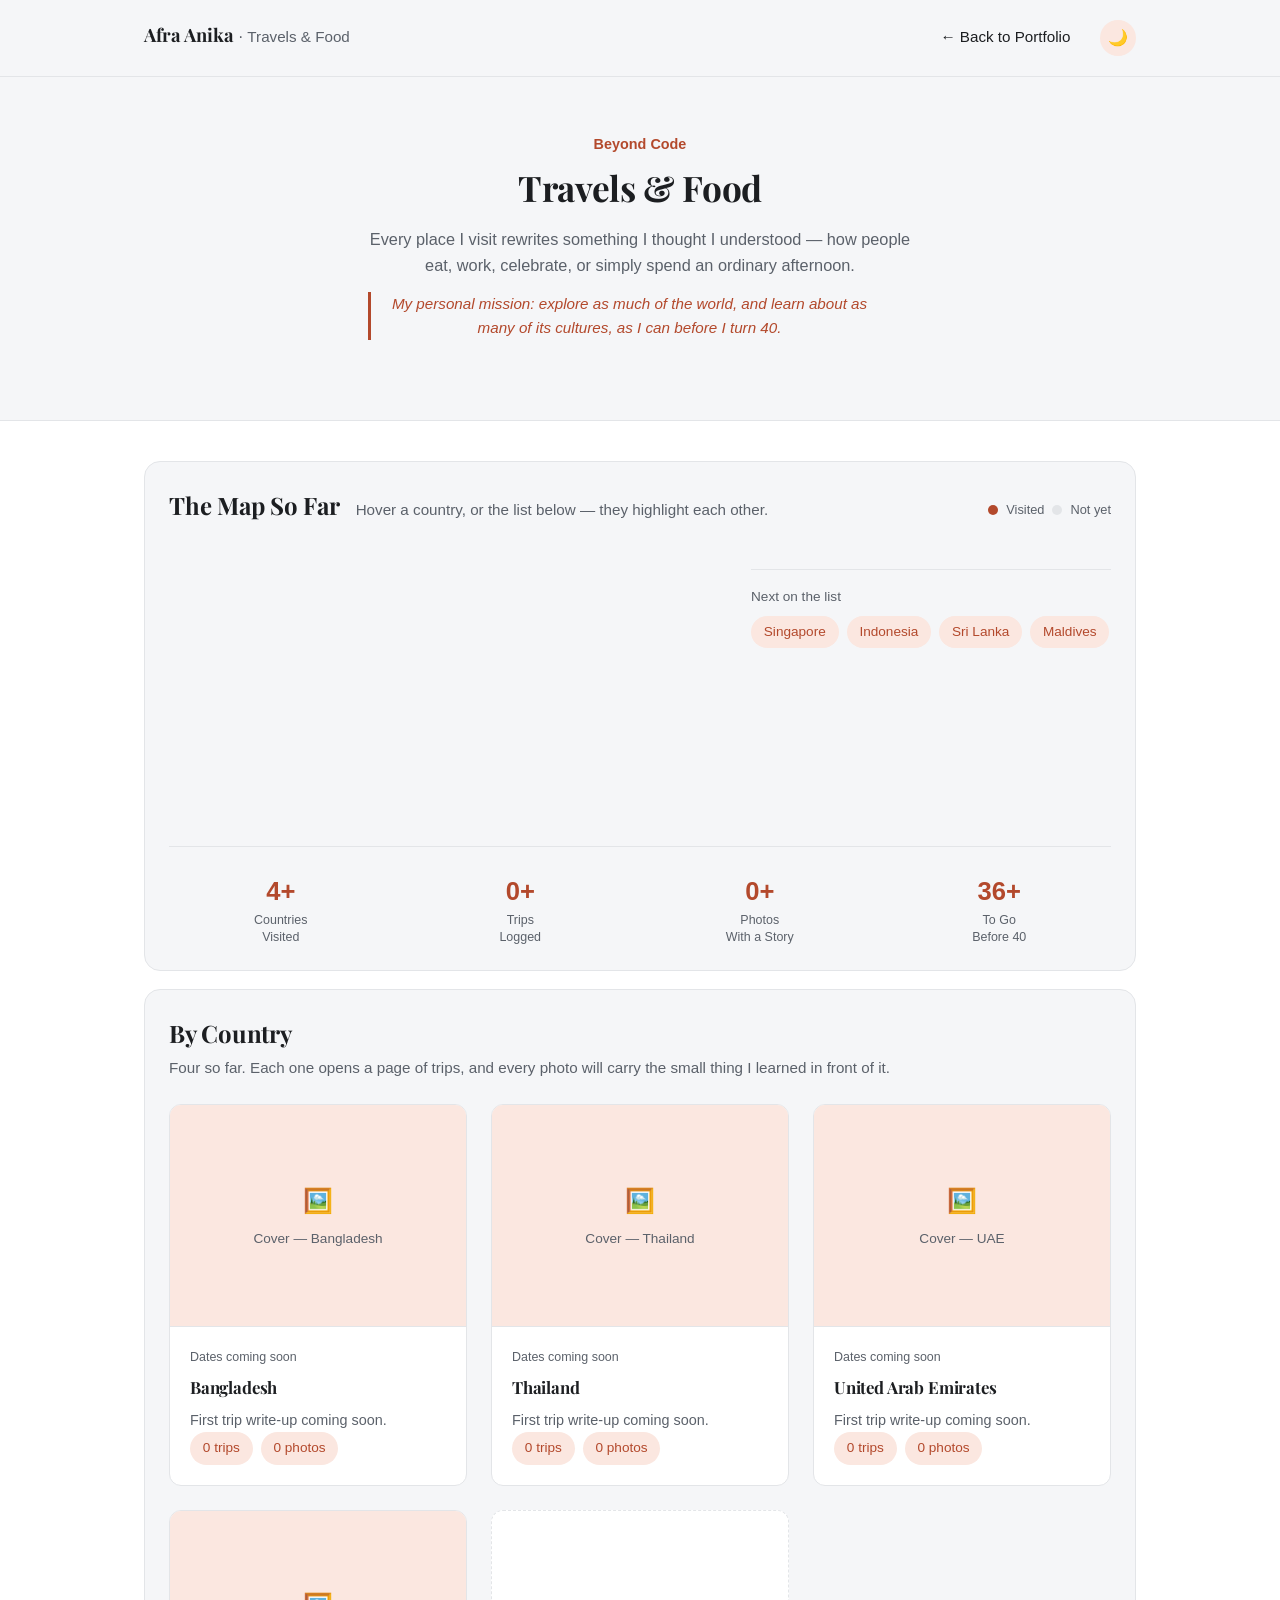
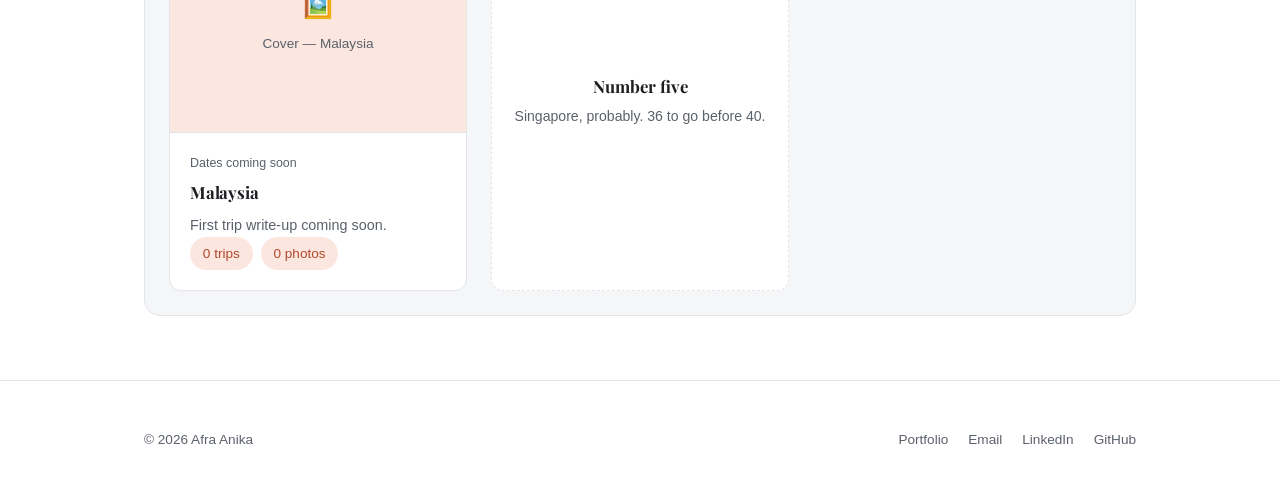
==== commit ea02a9d4: "Enrich travels map and country cards with real stats and next-list Fixes overlapping UAE/Bangladesh " ====
--- a/travels.html
+++ b/travels.html
@@ -66,14 +66,25 @@
 
       <div class="map-layout">
         <svg id="travels-map" class="map-svg" viewBox="0 0 760 400" role="img" aria-label="World map highlighting Bangladesh, Thailand, the United Arab Emirates, and Malaysia"></svg>
-        <nav class="map-country-list" id="travels-country-list" aria-label="Countries visited">
-          <!-- Populated by js/travels-map.js. If the script or the map data fails to
-               load, this stays empty -- the card grid below still lists every
-               country either way, so nothing is ever missing, only the map graphic. -->
-        </nav>
-      </div>
-
-      <div class="stats-row stats-row-3">
+        <div class="map-sidebar">
+          <nav class="map-country-list" id="travels-country-list" aria-label="Countries visited">
+            <!-- Populated by js/travels-map.js. If the script or the map data fails to
+                 load, this stays empty -- the card grid below still lists every
+                 country either way, so nothing is ever missing, only the map graphic. -->
+          </nav>
+          <div class="map-next-up">
+            <div class="map-next-up-label">Next on the list</div>
+            <ul class="chips">
+              <li>Singapore</li>
+              <li>Indonesia</li>
+              <li>Sri Lanka</li>
+              <li>Maldives</li>
+            </ul>
+          </div>
+        </div>
+      </div>
+
+      <div class="stats-row">
         <div class="stat">
           <span class="stat-number" data-count-to="4">0</span>
           <span class="stat-label">Countries<br />Visited</span>
@@ -86,49 +97,90 @@
           <span class="stat-number" data-count-to="0">0</span>
           <span class="stat-label">Photos<br />With a Story</span>
         </div>
+        <div class="stat">
+          <span class="stat-number" data-count-to="36">0</span>
+          <span class="stat-label">To Go<br />Before 40</span>
+        </div>
       </div>
     </section>
 
     <section class="tile travel-gallery-tile">
       <h2>By Country</h2>
-      <p class="section-intro">Four so far. Each one opens its own page of trips, photos, and food — filled in as it gets written up.</p>
+      <p class="section-intro">Four so far. Each one opens a page of trips, and every photo will carry the small thing I learned in front of it.</p>
 
       <!--
         Each card links to travels-<country>.html. To add a real cover photo, swap
         the .travel-photo-placeholder div for:
           <img class="travel-photo" src="assets/photos/travel/bangladesh-cover.jpg" alt="Description" loading="lazy" />
-        To add real trip content, edit the linked country page directly -- its own
-        .coming-soon block documents the trip-card structure to paste in.
+        To add real dates/blurb/counts, edit the text and the two <li> counts in
+        .chips directly. To add real trip content, edit the linked country page --
+        its own .coming-soon block documents the trip-card structure to paste in.
       -->
       <div class="travel-grid">
         <a class="travel-entry country-card" href="travels-bangladesh.html">
-          <div class="travel-photo-placeholder" aria-hidden="true"><span>+ Add photo</span></div>
-          <div class="travel-entry-body">
+          <div class="travel-photo-placeholder" aria-hidden="true">
+            <span class="travel-photo-placeholder-icon">🖼️</span>
+            <span>Cover — Bangladesh</span>
+          </div>
+          <div class="travel-entry-body">
+            <span class="travel-entry-date">Dates coming soon</span>
             <h3>Bangladesh</h3>
-            <p>Journal coming soon.</p>
+            <p>First trip write-up coming soon.</p>
+            <ul class="chips">
+              <li>0 trips</li>
+              <li>0 photos</li>
+            </ul>
           </div>
         </a>
         <a class="travel-entry country-card" href="travels-thailand.html">
-          <div class="travel-photo-placeholder" aria-hidden="true"><span>+ Add photo</span></div>
-          <div class="travel-entry-body">
+          <div class="travel-photo-placeholder" aria-hidden="true">
+            <span class="travel-photo-placeholder-icon">🖼️</span>
+            <span>Cover — Thailand</span>
+          </div>
+          <div class="travel-entry-body">
+            <span class="travel-entry-date">Dates coming soon</span>
             <h3>Thailand</h3>
-            <p>Journal coming soon.</p>
+            <p>First trip write-up coming soon.</p>
+            <ul class="chips">
+              <li>0 trips</li>
+              <li>0 photos</li>
+            </ul>
           </div>
         </a>
         <a class="travel-entry country-card" href="travels-uae.html">
-          <div class="travel-photo-placeholder" aria-hidden="true"><span>+ Add photo</span></div>
-          <div class="travel-entry-body">
+          <div class="travel-photo-placeholder" aria-hidden="true">
+            <span class="travel-photo-placeholder-icon">🖼️</span>
+            <span>Cover — UAE</span>
+          </div>
+          <div class="travel-entry-body">
+            <span class="travel-entry-date">Dates coming soon</span>
             <h3>United Arab Emirates</h3>
-            <p>Journal coming soon.</p>
+            <p>First trip write-up coming soon.</p>
+            <ul class="chips">
+              <li>0 trips</li>
+              <li>0 photos</li>
+            </ul>
           </div>
         </a>
         <a class="travel-entry country-card" href="travels-malaysia.html">
-          <div class="travel-photo-placeholder" aria-hidden="true"><span>+ Add photo</span></div>
-          <div class="travel-entry-body">
+          <div class="travel-photo-placeholder" aria-hidden="true">
+            <span class="travel-photo-placeholder-icon">🖼️</span>
+            <span>Cover — Malaysia</span>
+          </div>
+          <div class="travel-entry-body">
+            <span class="travel-entry-date">Dates coming soon</span>
             <h3>Malaysia</h3>
-            <p>Journal coming soon.</p>
-          </div>
-        </a>
+            <p>First trip write-up coming soon.</p>
+            <ul class="chips">
+              <li>0 trips</li>
+              <li>0 photos</li>
+            </ul>
+          </div>
+        </a>
+        <div class="travel-entry travel-teaser">
+          <span class="travel-teaser-title">Number five</span>
+          <p>Singapore, probably. 36 to go before 40.</p>
+        </div>
       </div>
     </section>
   </main>
--- a/css/style.css
+++ b/css/style.css
@@ -926,13 +926,19 @@
 .travel-photo-placeholder {
   aspect-ratio: 4 / 3;
   display: flex;
+  flex-direction: column;
   align-items: center;
   justify-content: center;
+  gap: 0.5rem;
   background: var(--accent-soft);
-  color: var(--accent);
+  color: var(--text-muted);
   font-size: 0.85rem;
-  font-weight: 600;
+  font-weight: 500;
   border-bottom: 1px solid var(--border);
+}
+
+.travel-photo-placeholder-icon {
+  font-size: 1.5rem;
 }
 
 .travel-photo {
@@ -1100,25 +1106,48 @@
   letter-spacing: 0.05em;
 }
 
+.map-country-text {
+  display: flex;
+  flex-direction: column;
+  min-width: 0;
+}
+
 .map-country-name {
   font-family: var(--font-serif);
   font-weight: 700;
   font-size: 1.05rem;
 }
 
-.map-country-arrow {
-  color: var(--text-muted);
-  font-size: 0.9rem;
-}
-
-.stats-row.stats-row-3 {
-  grid-template-columns: repeat(3, 1fr);
-}
-
-@media (max-width: 480px) {
-  .stats-row.stats-row-3 {
-    grid-template-columns: 1fr;
-  }
+.map-country-note {
+  color: var(--text-muted);
+  font-size: 0.82rem;
+  line-height: 1.4;
+  margin-top: 0.15rem;
+}
+
+.map-country-counts {
+  text-align: right;
+  font-size: 0.8rem;
+  color: var(--text-muted);
+  line-height: 1.4;
+  white-space: nowrap;
+}
+
+.map-sidebar {
+  display: flex;
+  flex-direction: column;
+}
+
+.map-next-up {
+  margin-top: 1rem;
+  padding-top: 1rem;
+  border-top: 1px solid var(--border);
+}
+
+.map-next-up-label {
+  font-size: 0.85rem;
+  color: var(--text-muted);
+  margin-bottom: 0.5rem;
 }
 
 @media (max-width: 780px) {
@@ -1139,6 +1168,29 @@
 .country-card:hover {
   border-color: var(--accent);
   text-decoration: none;
+}
+
+.travel-teaser {
+  border-style: dashed;
+  display: flex;
+  flex-direction: column;
+  align-items: center;
+  justify-content: center;
+  text-align: center;
+  gap: 0.3rem;
+  padding: 2rem 1.25rem;
+}
+
+.travel-teaser-title {
+  font-family: var(--font-serif);
+  font-weight: 700;
+  font-size: 1.05rem;
+}
+
+.travel-teaser p {
+  margin: 0;
+  color: var(--text-muted);
+  font-size: 0.88rem;
 }
 
 /* Travels page -- per-country detail pages */
